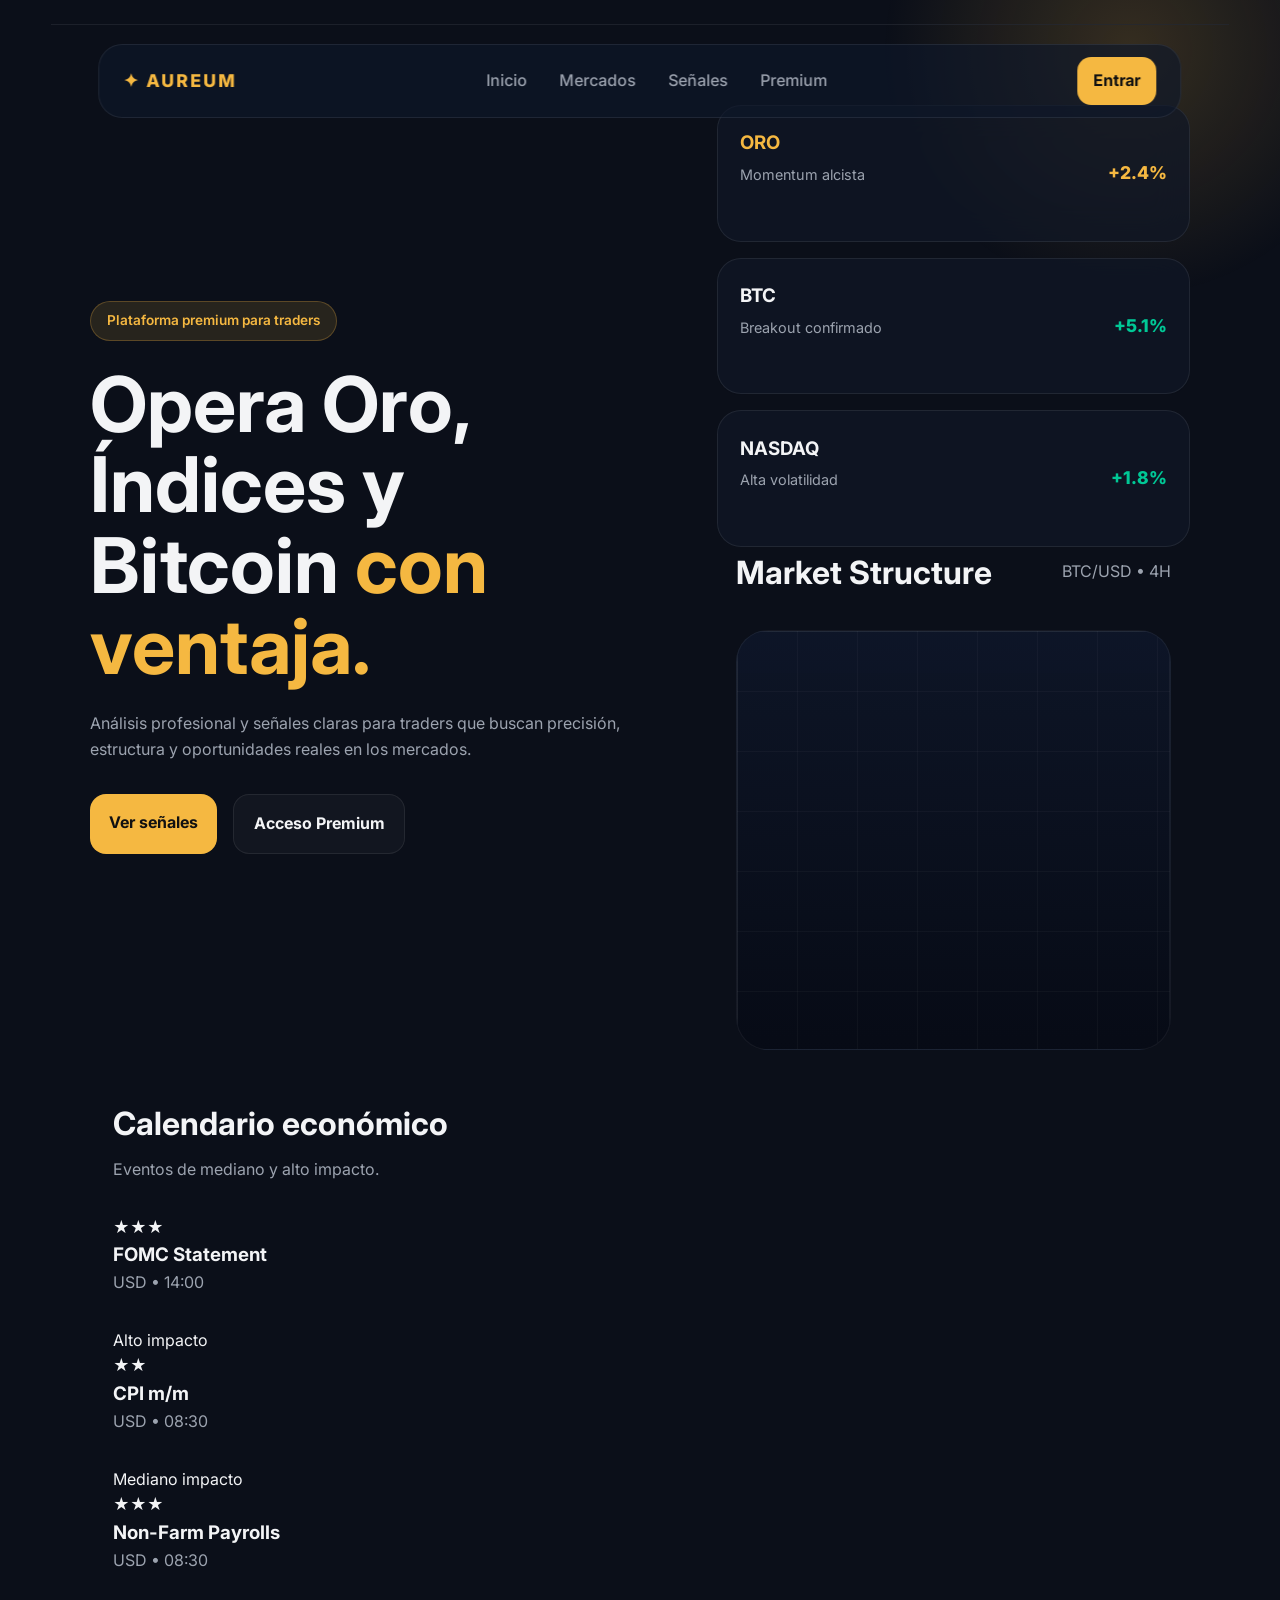
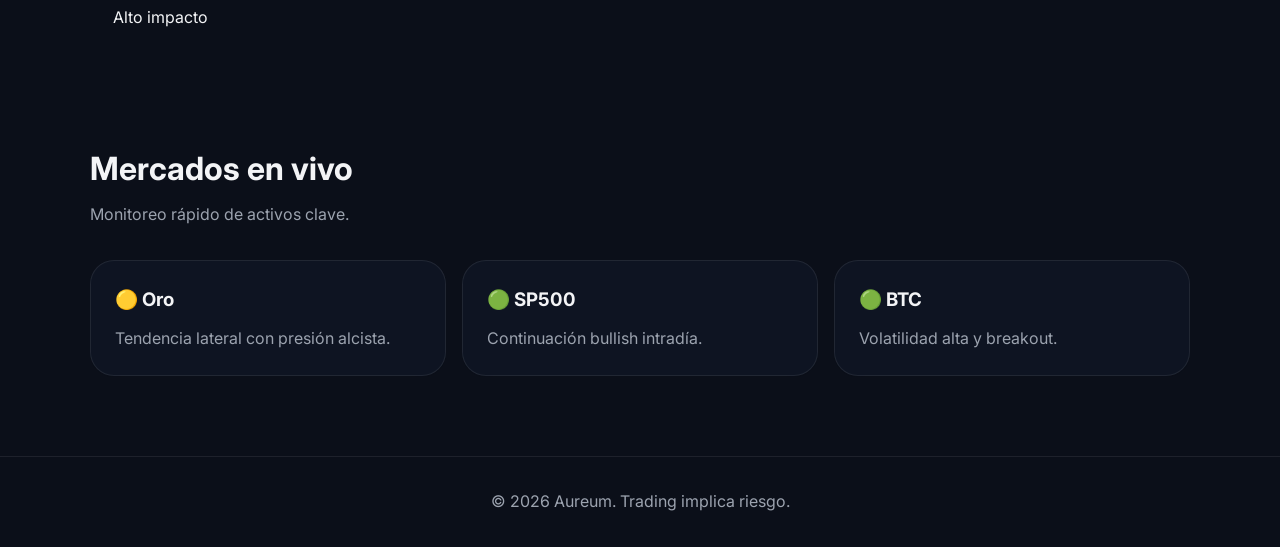
==== index.html @ fd6e005b "Primer commit" ====
<!DOCTYPE html>
<html lang="es">
<head>
  <meta charset="UTF-8" />
  <meta name="viewport" content="width=device-width, initial-scale=1.0" />

  <title>Aureum | Oro, Índices & Bitcoin</title>

  <!-- Inter Font -->
  <link rel="preconnect" href="https://fonts.googleapis.com">
  <link rel="preconnect" href="https://fonts.gstatic.com" crossorigin>
  <link href="https://fonts.googleapis.com/css2?family=Inter:wght@400;500;600;700;800&display=swap" rel="stylesheet">

  <link rel="stylesheet" href="css/style.css" />
</head>
<body>

  <!-- BACKGROUND GLOW -->
  <div class="bg-glow"></div>
  <div class="bg-grid"></div>

  <!-- NAVBAR -->
  <header class="header">
    <nav class="navbar">

      <div class="logo">
        ✦ AUREUM
      </div>

      <ul class="nav-links">
        <li><a href="#">Inicio</a></li>
        <li><a href="#">Mercados</a></li>
        <li><a href="#">Señales</a></li>
        <li><a href="#">Premium</a></li>
      </ul>

      <a href="#" class="nav-btn">Entrar</a>
      <div class="menu-toggle" id="menu-toggle">
  <span></span>
  <span></span>
  <span></span>
</div>

    </nav>
  </header>
  <!-- MOBILE MENU -->

<div class="mobile-menu" id="mobile-menu">

  <a href="#">Inicio</a>
  <a href="#">Mercados</a>
  <a href="#">Señales</a>
  <a href="#">Premium</a>

  <a href="#" class="mobile-btn">
    Acceder
  </a>

</div>


  <!-- HERO -->
  <section class="hero container">

    <!-- LEFT -->
    <div class="hero-content">

      <span class="hero-badge">
        Plataforma premium para traders
      </span>

      <h1>
        Opera Oro, Índices y Bitcoin
        <span>con ventaja.</span>
      </h1>

      <p>
        Análisis profesional y señales claras para traders que buscan precisión,
        estructura y oportunidades reales en los mercados.
      </p>

      <div class="hero-buttons">
        <a href="#" class="btn-primary">Ver señales</a>
        <a href="#" class="btn-secondary">Acceso Premium</a>
      </div>

    </div>

    <div id="dashboard-component"></div>
    <div id="calendar-component"></div>


</section>


  <!-- MARKET SECTION -->
  <section class="market-section container">

    <div class="section-title">
      <h2>Mercados en vivo</h2>
      <p>Monitoreo rápido de activos clave.</p>
    </div>

    <div class="market-grid">

      <div class="market-card">
        <h3>🟡 Oro</h3>
        <p>Tendencia lateral con presión alcista.</p>
      </div>

      <div class="market-card">
        <h3>🟢 SP500</h3>
        <p>Continuación bullish intradía.</p>
      </div>

      <div class="market-card">
        <h3>🟢 BTC</h3>
        <p>Volatilidad alta y breakout.</p>
      </div>

    </div>

  </section>


  <!-- FOOTER -->
  <footer>
    <p>© 2026 Aureum. Trading implica riesgo.</p>
  </footer>
  <script src="js/navbar.js"></script>
  <script src="js/tradingview.js"></script>
  <script src="./js/main.js"></script>

</body>
</html>
---- css/style.css ----
@import url('./variables.css');
@import url('./navbar.css');
@import url('./hero.css');
@import url('./dashboard.css');
@import url('./market.css');
@import url('./footer.css');
@import url('./animations.css');
@import url('./responsive.css'); 
html {
    scroll-behavior: smooth;
}

* {
  margin: 0;
  padding: 0;
  box-sizing: border-box;
}

body {
  font-family: 'Inter', sans-serif;
  background: var(--bg);
  color: var(--text);
  line-height: 1.6;
  overflow-x: hidden;
}

.container {
  width: min(1100px, 92%);
  margin: auto;
}

/* BACKGROUND GLOW */
.bg-glow {
  .bg-grid {
    position: fixed;

    inset: 0;

    background-image:
        linear-gradient(rgba(255,255,255,0.03) 1px, transparent 1px),
        linear-gradient(90deg, rgba(255,255,255,0.03) 1px, transparent 1px);

    background-size: 60px 60px;

    mask-image: radial-gradient(circle at center, black 30%, transparent 85%);

    pointer-events: none;

    z-index: -2;
}
  position: fixed;
  top: -200px;
  right: -100px;
  width: 500px;
  height: 500px;
  background: radial-gradient(circle, rgba(245,184,65,0.18) 0%, rgba(11,15,25,0) 70%);
  z-index: -1;
}

/* NAVBAR */
.header {
  position: sticky;
  top: 0;
  z-index: 999;
  backdrop-filter: blur(16px);
  background: rgba(11,15,25,0.7);
  border-bottom: 1px solid var(--border);
}

.nav {
  display: flex;
  justify-content: space-between;
  align-items: center;
  padding: 1rem 0;
}

.logo {
  font-size: 1.1rem;
  font-weight: 800;
  letter-spacing: 2px;
  color: var(--gold);
}

.nav-links {
  display: none;
  list-style: none;
  gap: 2rem;
}

.nav-links a {
  color: var(--muted);
  text-decoration: none;
  transition: 0.3s ease;
}

.nav-links a:hover {
  color: var(--text);
}

.nav-btn {
  background: var(--gold);
  color: #111;
  text-decoration: none;
  padding: 0.7rem 1rem;
  border-radius: 14px;
  font-weight: 700;
}

/* HERO */
.hero {
  display: grid;
  gap: 3rem;
  align-items: center;
  padding: 5rem 0;
}

.hero-badge {
  display: inline-block;
  background: rgba(245,184,65,0.12);
  border: 1px solid rgba(245,184,65,0.25);
  color: var(--gold);
  padding: 0.5rem 1rem;
  border-radius: 999px;
  font-size: 0.85rem;
  margin-bottom: 1.5rem;
}

.hero h1 {
  font-size: 3rem;
  line-height: 1.05;
  margin-bottom: 1.5rem;
}

.hero h1 span {
  color: var(--gold);
}

.hero p {
  color: var(--muted);
  margin-bottom: 2rem;
  max-width: 540px;
}

.hero-buttons {
  display: flex;
  flex-direction: column;
  gap: 1rem;
}

.btn-primary,
.btn-secondary {
  text-decoration: none;
  padding: 1rem 1.2rem;
  border-radius: 16px;
  font-weight: 700;
  text-align: center;
  transition: 0.3s ease;
}

.btn-primary {
  background: var(--gold);
  color: #111;
}

.btn-primary:hover {
  transform: translateY(-2px);
}

.btn-secondary {
  border: 1px solid var(--border);
  color: var(--text);
  background: rgba(255,255,255,0.03);
}

/* DASHBOARD */
.hero-dashboard {
  display: flex;
  flex-direction: column;
  gap: 1rem;
}

.dashboard-card {
  background: var(--surface);
  border: 1px solid var(--border);
  backdrop-filter: blur(18px);
  border-radius: 24px;
  padding: 1.4rem;
  display: flex;
  justify-content: space-between;
  align-items: center;
}

.dashboard-card h3 {
  margin-bottom: 0.3rem;
}

.dashboard-card p {
  color: var(--muted);
  font-size: 0.9rem;
}

.dashboard-card span {
  font-weight: 800;
  font-size: 1.1rem;
}

.gold span {
  color: var(--gold);
}

.btc span,
.nasdaq span {
  color: var(--green);
}

/* MARKET SECTION */
.market-section {
  padding: 2rem 0 5rem;
}

.section-title {
  margin-bottom: 2rem;
}

.section-title h2 {
  font-size: 2rem;
  margin-bottom: 0.5rem;
}

.section-title p {
  color: var(--muted);
}

.market-grid {
  display: grid;
  gap: 1rem;
}

.market-card {
  background: var(--surface);
  border: 1px solid var(--border);
  border-radius: 24px;
  padding: 1.5rem;
  backdrop-filter: blur(18px);
}

.market-card h3 {
  margin-bottom: 0.7rem;
}

.market-card p {
  color: var(--muted);
}

/* FOOTER */
footer {
  border-top: 1px solid var(--border);
  text-align: center;
  padding: 2rem;
  color: var(--muted);
}

/* DESKTOP */
@media (min-width: 768px) {

  .nav-links {
    display: flex;
  }

  .hero {
    grid-template-columns: 1.1fr 0.9fr;
    min-height: 85vh;
  }

  .hero h1 {
    font-size: 4.8rem;
  }

  .hero-buttons {
    flex-direction: row;
  }

  .market-grid {
    grid-template-columns: repeat(3, 1fr);
  }

}
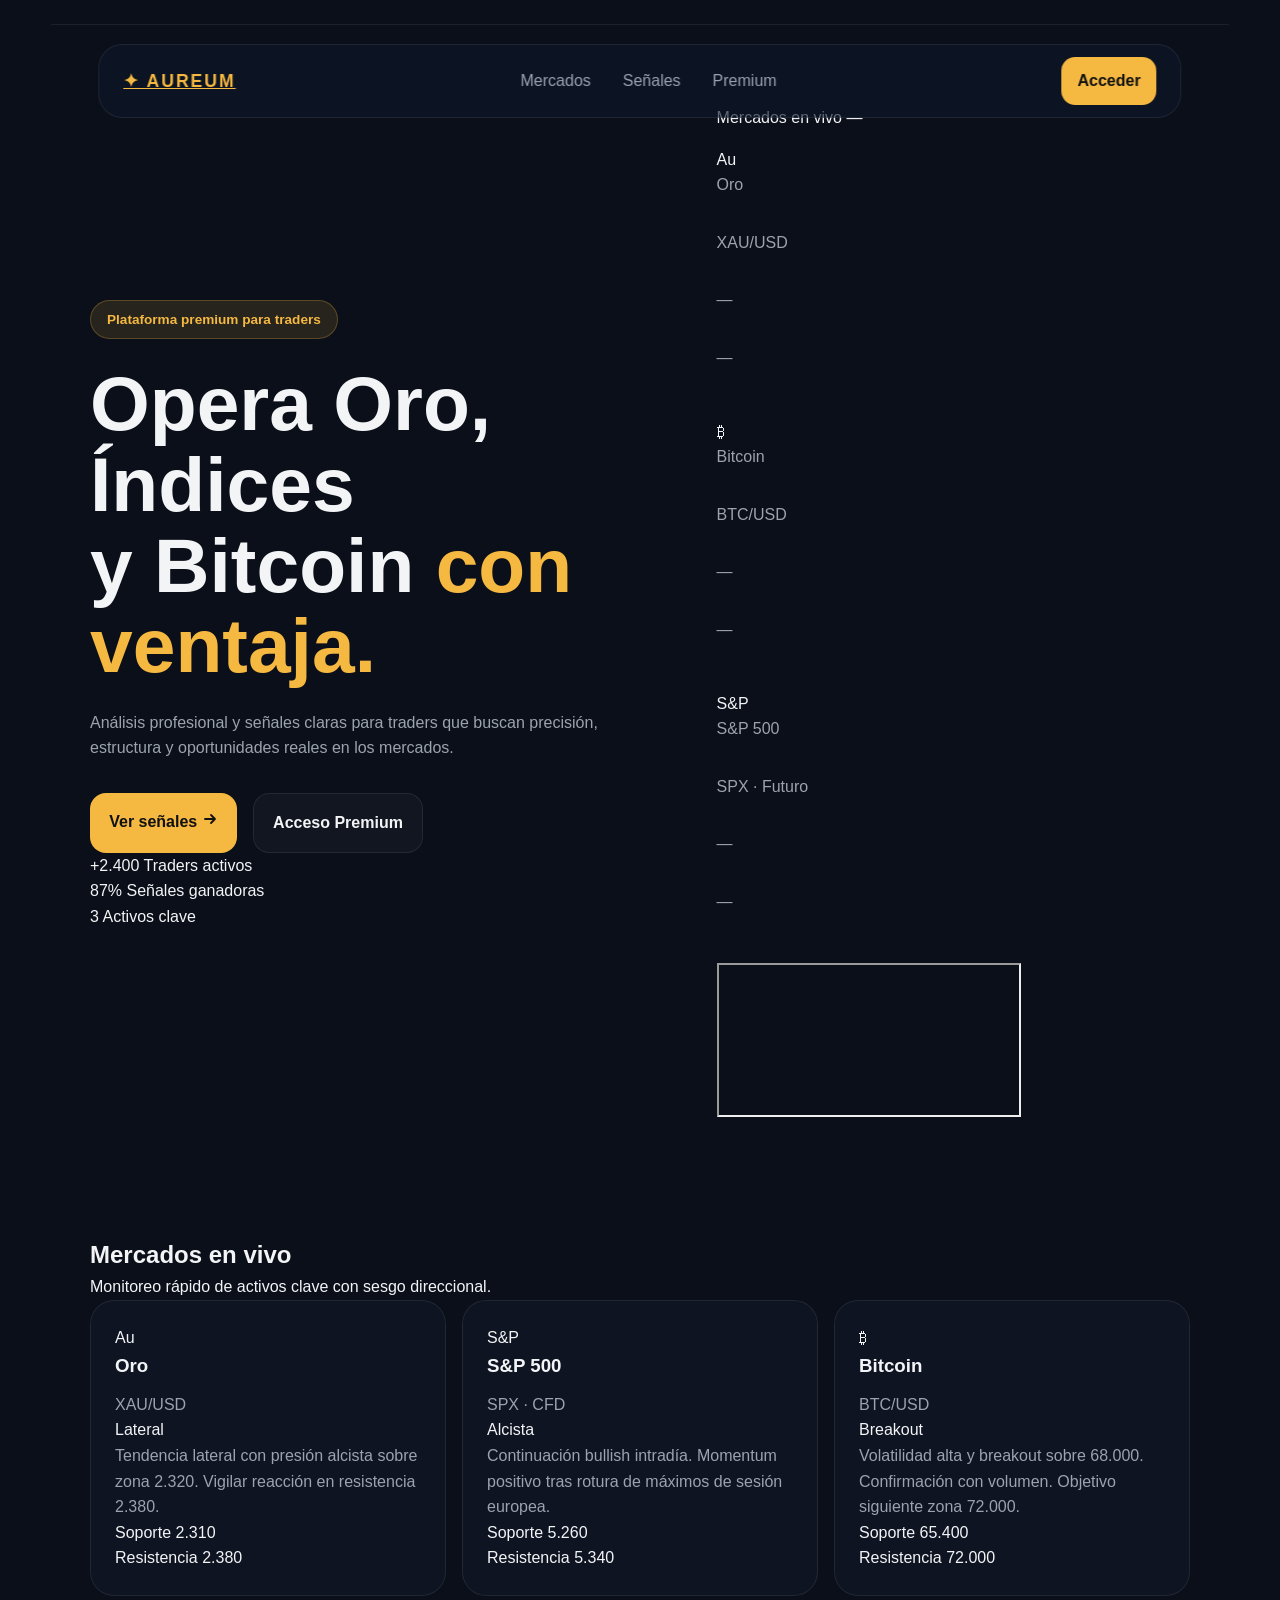
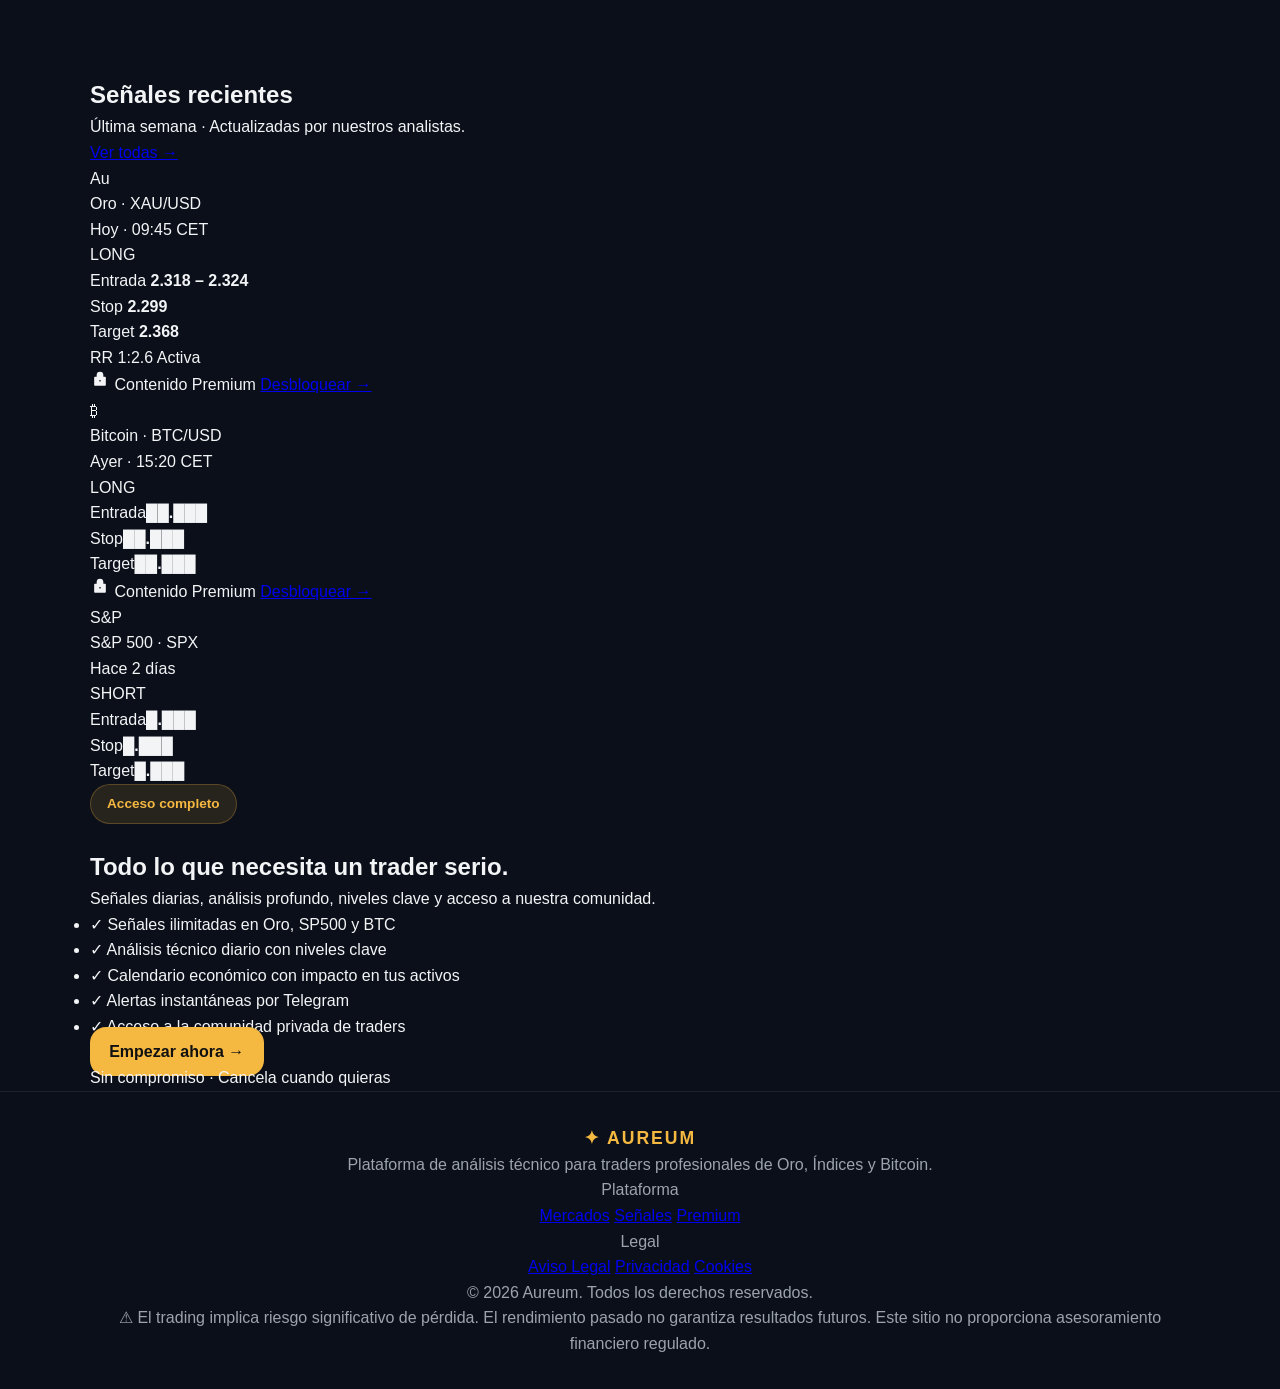
==== commit f4775d31: "Update index.html" ====
--- a/index.html
+++ b/index.html
@@ -3,133 +3,420 @@
 <head>
   <meta charset="UTF-8" />
   <meta name="viewport" content="width=device-width, initial-scale=1.0" />
-
+  <meta name="description" content="Aureum — Análisis profesional y señales claras para traders de Oro, Índices y Bitcoin. Plataforma premium con datos en tiempo real." />
+  <meta property="og:title" content="Aureum | Oro, Índices & Bitcoin" />
+  <meta property="og:description" content="Opera con ventaja. Señales profesionales para traders de Oro, SP500 y BTC." />
+  <meta property="og:type" content="website" />
+  <meta name="twitter:card" content="summary_large_image" />
   <title>Aureum | Oro, Índices & Bitcoin</title>
 
-  <!-- Inter Font -->
-  <link rel="preconnect" href="https://fonts.googleapis.com">
-  <link rel="preconnect" href="https://fonts.gstatic.com" crossorigin>
-  <link href="https://fonts.googleapis.com/css2?family=Inter:wght@400;500;600;700;800&display=swap" rel="stylesheet">
+  <!-- Favicon inline SVG -->
+  <link rel="icon" href="data:image/svg+xml,<svg xmlns='http://www.w3.org/2000/svg' viewBox='0 0 32 32'><text y='26' font-size='28'>✦</text></svg>" />
+
+  <!-- Fonts -->
+  <link rel="preconnect" href="https://fonts.googleapis.com" />
+  <link rel="preconnect" href="https://fonts.gstatic.com" crossorigin />
+  <link href="https://fonts.googleapis.com/css2?family=Syne:wght@400;600;700;800&family=DM+Sans:wght@400;500&display=swap" rel="stylesheet" />
 
   <link rel="stylesheet" href="css/style.css" />
 </head>
 <body>
 
-  <!-- BACKGROUND GLOW -->
-  <div class="bg-glow"></div>
-  <div class="bg-grid"></div>
-
-  <!-- NAVBAR -->
-  <header class="header">
-    <nav class="navbar">
-
-      <div class="logo">
-        ✦ AUREUM
-      </div>
-
-      <ul class="nav-links">
-        <li><a href="#">Inicio</a></li>
-        <li><a href="#">Mercados</a></li>
-        <li><a href="#">Señales</a></li>
-        <li><a href="#">Premium</a></li>
+  <!-- ░░ BACKGROUND ░░ -->
+  <div class="bg-mesh" aria-hidden="true"></div>
+  <div class="bg-grid" aria-hidden="true"></div>
+
+  <!-- ░░ NAVBAR ░░ -->
+  <header class="header" role="banner">
+    <nav class="navbar container" aria-label="Navegación principal">
+
+      <a href="/" class="logo" aria-label="Aureum inicio">
+        <span class="logo-star">✦</span> AUREUM
+      </a>
+
+      <ul class="nav-links" role="list">
+        <li><a href="#mercados">Mercados</a></li>
+        <li><a href="#senales">Señales</a></li>
+        <li><a href="#premium">Premium</a></li>
       </ul>
 
-      <a href="#" class="nav-btn">Entrar</a>
-      <div class="menu-toggle" id="menu-toggle">
-  <span></span>
-  <span></span>
-  <span></span>
-</div>
+      <a href="#premium" class="nav-btn">Acceder</a>
+
+      <button class="menu-toggle" id="menu-toggle" aria-label="Abrir menú" aria-expanded="false" aria-controls="mobile-menu">
+        <span></span>
+        <span></span>
+        <span></span>
+      </button>
 
     </nav>
   </header>
-  <!-- MOBILE MENU -->
-
-<div class="mobile-menu" id="mobile-menu">
-
-  <a href="#">Inicio</a>
-  <a href="#">Mercados</a>
-  <a href="#">Señales</a>
-  <a href="#">Premium</a>
-
-  <a href="#" class="mobile-btn">
-    Acceder
-  </a>
-
-</div>
-
-
-  <!-- HERO -->
-  <section class="hero container">
-
-    <!-- LEFT -->
+
+  <!-- ░░ MOBILE MENU ░░ -->
+  <div class="mobile-menu" id="mobile-menu" role="dialog" aria-label="Menú móvil" aria-hidden="true">
+    <a href="#mercados" class="mobile-link">Mercados</a>
+    <a href="#senales" class="mobile-link">Señales</a>
+    <a href="#premium" class="mobile-link">Premium</a>
+    <a href="#premium" class="mobile-cta">Acceder →</a>
+  </div>
+
+  <!-- ░░ HERO ░░ -->
+  <main>
+  <section class="hero container" aria-labelledby="hero-heading">
+
     <div class="hero-content">
 
-      <span class="hero-badge">
+      <span class="hero-badge" role="note">
+        <span class="badge-dot" aria-hidden="true"></span>
         Plataforma premium para traders
       </span>
 
-      <h1>
-        Opera Oro, Índices y Bitcoin
-        <span>con ventaja.</span>
+      <h1 id="hero-heading">
+        Opera Oro, Índices<br />y Bitcoin
+        <span class="hero-accent">con ventaja.</span>
       </h1>
 
-      <p>
-        Análisis profesional y señales claras para traders que buscan precisión,
-        estructura y oportunidades reales en los mercados.
+      <p class="hero-desc">
+        Análisis profesional y señales claras para traders que buscan
+        precisión, estructura y oportunidades reales en los mercados.
       </p>
 
       <div class="hero-buttons">
-        <a href="#" class="btn-primary">Ver señales</a>
-        <a href="#" class="btn-secondary">Acceso Premium</a>
-      </div>
-
-    </div>
-
-    <div id="dashboard-component"></div>
-    <div id="calendar-component"></div>
-
-
-</section>
-
-
-  <!-- MARKET SECTION -->
-  <section class="market-section container">
-
-    <div class="section-title">
-      <h2>Mercados en vivo</h2>
-      <p>Monitoreo rápido de activos clave.</p>
+        <a href="#senales" class="btn-primary">
+          Ver señales
+          <svg width="16" height="16" viewBox="0 0 16 16" fill="none" aria-hidden="true"><path d="M3 8h10M9 4l4 4-4 4" stroke="currentColor" stroke-width="1.8" stroke-linecap="round" stroke-linejoin="round"/></svg>
+        </a>
+        <a href="#premium" class="btn-secondary">Acceso Premium</a>
+      </div>
+
+      <!-- STATS STRIP -->
+      <div class="hero-stats" aria-label="Estadísticas">
+        <div class="stat">
+          <span class="stat-num">+2.400</span>
+          <span class="stat-label">Traders activos</span>
+        </div>
+        <div class="stat-divider" aria-hidden="true"></div>
+        <div class="stat">
+          <span class="stat-num">87%</span>
+          <span class="stat-label">Señales ganadoras</span>
+        </div>
+        <div class="stat-divider" aria-hidden="true"></div>
+        <div class="stat">
+          <span class="stat-num">3</span>
+          <span class="stat-label">Activos clave</span>
+        </div>
+      </div>
+
+    </div>
+
+    <!-- HERO DASHBOARD -->
+    <div class="hero-dashboard" aria-label="Precios en vivo">
+
+      <div class="dashboard-header">
+        <span class="live-dot" aria-hidden="true"></span>
+        <span class="live-label">Mercados en vivo</span>
+        <span class="update-time" id="update-time">—</span>
+      </div>
+
+      <div class="ticker-card" id="card-gold">
+        <div class="ticker-left">
+          <span class="ticker-icon gold-icon" aria-hidden="true">Au</span>
+          <div>
+            <p class="ticker-name">Oro</p>
+            <p class="ticker-pair">XAU/USD</p>
+          </div>
+        </div>
+        <div class="ticker-right">
+          <p class="ticker-price" id="price-gold">—</p>
+          <p class="ticker-change" id="change-gold">—</p>
+        </div>
+      </div>
+
+      <div class="ticker-card" id="card-btc">
+        <div class="ticker-left">
+          <span class="ticker-icon btc-icon" aria-hidden="true">₿</span>
+          <div>
+            <p class="ticker-name">Bitcoin</p>
+            <p class="ticker-pair">BTC/USD</p>
+          </div>
+        </div>
+        <div class="ticker-right">
+          <p class="ticker-price" id="price-btc">—</p>
+          <p class="ticker-change" id="change-btc">—</p>
+        </div>
+      </div>
+
+      <div class="ticker-card" id="card-sp">
+        <div class="ticker-left">
+          <span class="ticker-icon sp-icon" aria-hidden="true">S&P</span>
+          <div>
+            <p class="ticker-name">S&P 500</p>
+            <p class="ticker-pair">SPX · Futuro</p>
+          </div>
+        </div>
+        <div class="ticker-right">
+          <p class="ticker-price" id="price-sp">—</p>
+          <p class="ticker-change" id="change-sp">—</p>
+        </div>
+      </div>
+
+      <div class="chart-embed">
+        <iframe
+          src="https://s.tradingview.com/widgetembed/?frametools=0&symbol=OANDA%3AXAUUSD&interval=60&hidesidetoolbar=1&hidetoptoolbar=1&symboledit=0&saveimage=0&toolbarbg=000000&studies=[]&theme=dark&style=1&timezone=Europe%2FMadrid&locale=es&utm_source=aureum&utm_medium=widget"
+          title="Gráfico XAU/USD en tiempo real"
+          loading="lazy"
+          allowtransparency="true"
+          scrolling="no"
+          aria-label="Gráfico de precio del Oro"
+        ></iframe>
+      </div>
+
+    </div>
+
+  </section>
+
+  <!-- ░░ MARKET SECTION ░░ -->
+  <section class="market-section container" id="mercados" aria-labelledby="market-heading">
+
+    <div class="section-header">
+      <div>
+        <h2 id="market-heading">Mercados en vivo</h2>
+        <p>Monitoreo rápido de activos clave con sesgo direccional.</p>
+      </div>
     </div>
 
     <div class="market-grid">
 
-      <div class="market-card">
-        <h3>🟡 Oro</h3>
-        <p>Tendencia lateral con presión alcista.</p>
-      </div>
-
-      <div class="market-card">
-        <h3>🟢 SP500</h3>
-        <p>Continuación bullish intradía.</p>
-      </div>
-
-      <div class="market-card">
-        <h3>🟢 BTC</h3>
-        <p>Volatilidad alta y breakout.</p>
-      </div>
+      <article class="market-card market-gold" aria-label="Oro">
+        <div class="market-card-top">
+          <div class="market-asset">
+            <span class="asset-icon gold-icon" aria-hidden="true">Au</span>
+            <div>
+              <h3>Oro</h3>
+              <p class="asset-pair">XAU/USD</p>
+            </div>
+          </div>
+          <span class="market-badge badge-lateral" id="badge-gold">Lateral</span>
+        </div>
+        <p class="market-desc">Tendencia lateral con presión alcista sobre zona 2.320. Vigilar reacción en resistencia 2.380.</p>
+        <div class="market-levels">
+          <div class="level">
+            <span class="level-label">Soporte</span>
+            <span class="level-val" id="sup-gold">2.310</span>
+          </div>
+          <div class="level">
+            <span class="level-label">Resistencia</span>
+            <span class="level-val" id="res-gold">2.380</span>
+          </div>
+        </div>
+      </article>
+
+      <article class="market-card market-sp" aria-label="SP500">
+        <div class="market-card-top">
+          <div class="market-asset">
+            <span class="asset-icon sp-icon" aria-hidden="true">S&P</span>
+            <div>
+              <h3>S&P 500</h3>
+              <p class="asset-pair">SPX · CFD</p>
+            </div>
+          </div>
+          <span class="market-badge badge-bull" id="badge-sp">Alcista</span>
+        </div>
+        <p class="market-desc">Continuación bullish intradía. Momentum positivo tras rotura de máximos de sesión europea.</p>
+        <div class="market-levels">
+          <div class="level">
+            <span class="level-label">Soporte</span>
+            <span class="level-val">5.260</span>
+          </div>
+          <div class="level">
+            <span class="level-label">Resistencia</span>
+            <span class="level-val">5.340</span>
+          </div>
+        </div>
+      </article>
+
+      <article class="market-card market-btc" aria-label="Bitcoin">
+        <div class="market-card-top">
+          <div class="market-asset">
+            <span class="asset-icon btc-icon" aria-hidden="true">₿</span>
+            <div>
+              <h3>Bitcoin</h3>
+              <p class="asset-pair">BTC/USD</p>
+            </div>
+          </div>
+          <span class="market-badge badge-bull" id="badge-btc">Breakout</span>
+        </div>
+        <p class="market-desc">Volatilidad alta y breakout sobre 68.000. Confirmación con volumen. Objetivo siguiente zona 72.000.</p>
+        <div class="market-levels">
+          <div class="level">
+            <span class="level-label">Soporte</span>
+            <span class="level-val">65.400</span>
+          </div>
+          <div class="level">
+            <span class="level-label">Resistencia</span>
+            <span class="level-val">72.000</span>
+          </div>
+        </div>
+      </article>
 
     </div>
 
   </section>
 
-
-  <!-- FOOTER -->
-  <footer>
-    <p>© 2026 Aureum. Trading implica riesgo.</p>
+  <!-- ░░ SEÑALES SECTION ░░ -->
+  <section class="signals-section container" id="senales" aria-labelledby="signals-heading">
+
+    <div class="section-header">
+      <div>
+        <h2 id="signals-heading">Señales recientes</h2>
+        <p>Última semana · Actualizadas por nuestros analistas.</p>
+      </div>
+      <a href="#premium" class="btn-ghost">Ver todas →</a>
+    </div>
+
+    <div class="signals-list" role="list">
+
+      <article class="signal-card" role="listitem" aria-label="Señal Oro largo">
+        <div class="signal-header">
+          <div class="signal-asset">
+            <span class="asset-icon gold-icon sm" aria-hidden="true">Au</span>
+            <div>
+              <p class="signal-name">Oro · XAU/USD</p>
+              <p class="signal-time">Hoy · 09:45 CET</p>
+            </div>
+          </div>
+          <span class="signal-dir long">LONG</span>
+        </div>
+        <div class="signal-levels">
+          <div class="slevel">
+            <span>Entrada</span>
+            <strong>2.318 – 2.324</strong>
+          </div>
+          <div class="slevel">
+            <span>Stop</span>
+            <strong class="stop">2.299</strong>
+          </div>
+          <div class="slevel">
+            <span>Target</span>
+            <strong class="target">2.368</strong>
+          </div>
+        </div>
+        <div class="signal-footer">
+          <span class="signal-rr">RR 1:2.6</span>
+          <span class="signal-status active">Activa</span>
+        </div>
+      </article>
+
+      <article class="signal-card blur-card" role="listitem" aria-label="Señal premium">
+        <div class="blur-overlay">
+          <svg width="20" height="20" viewBox="0 0 24 24" fill="none" aria-hidden="true"><path d="M12 2a4 4 0 0 1 4 4v2H8V6a4 4 0 0 1 4-4zm6 6H6a1 1 0 0 0-1 1v9a1 1 0 0 0 1 1h12a1 1 0 0 0 1-1V9a1 1 0 0 0-1-1zm-6 4a1 1 0 1 1 0 2 1 1 0 0 1 0-2z" fill="currentColor"/></svg>
+          <span>Contenido Premium</span>
+          <a href="#premium" class="blur-cta">Desbloquear →</a>
+        </div>
+        <div class="signal-header" aria-hidden="true">
+          <div class="signal-asset">
+            <span class="asset-icon btc-icon sm">₿</span>
+            <div>
+              <p class="signal-name">Bitcoin · BTC/USD</p>
+              <p class="signal-time">Ayer · 15:20 CET</p>
+            </div>
+          </div>
+          <span class="signal-dir long">LONG</span>
+        </div>
+        <div class="signal-levels" aria-hidden="true">
+          <div class="slevel"><span>Entrada</span><strong>██.███</strong></div>
+          <div class="slevel"><span>Stop</span><strong class="stop">██.███</strong></div>
+          <div class="slevel"><span>Target</span><strong class="target">██.███</strong></div>
+        </div>
+      </article>
+
+      <article class="signal-card blur-card" role="listitem" aria-label="Señal premium">
+        <div class="blur-overlay">
+          <svg width="20" height="20" viewBox="0 0 24 24" fill="none" aria-hidden="true"><path d="M12 2a4 4 0 0 1 4 4v2H8V6a4 4 0 0 1 4-4zm6 6H6a1 1 0 0 0-1 1v9a1 1 0 0 0 1 1h12a1 1 0 0 0 1-1V9a1 1 0 0 0-1-1zm-6 4a1 1 0 1 1 0 2 1 1 0 0 1 0-2z" fill="currentColor"/></svg>
+          <span>Contenido Premium</span>
+          <a href="#premium" class="blur-cta">Desbloquear →</a>
+        </div>
+        <div class="signal-header" aria-hidden="true">
+          <div class="signal-asset">
+            <span class="asset-icon sp-icon sm">S&P</span>
+            <div>
+              <p class="signal-name">S&P 500 · SPX</p>
+              <p class="signal-time">Hace 2 días</p>
+            </div>
+          </div>
+          <span class="signal-dir short">SHORT</span>
+        </div>
+        <div class="signal-levels" aria-hidden="true">
+          <div class="slevel"><span>Entrada</span><strong>█.███</strong></div>
+          <div class="slevel"><span>Stop</span><strong class="stop">█.███</strong></div>
+          <div class="slevel"><span>Target</span><strong class="target">█.███</strong></div>
+        </div>
+      </article>
+
+    </div>
+
+  </section>
+
+  <!-- ░░ PREMIUM SECTION ░░ -->
+  <section class="premium-section container" id="premium" aria-labelledby="premium-heading">
+
+    <div class="premium-inner">
+      <span class="hero-badge">
+        <span class="badge-dot" aria-hidden="true"></span>
+        Acceso completo
+      </span>
+      <h2 id="premium-heading">Todo lo que necesita un trader serio.</h2>
+      <p>Señales diarias, análisis profundo, niveles clave y acceso a nuestra comunidad.</p>
+
+      <ul class="premium-features" role="list">
+        <li><span class="feat-check" aria-hidden="true">✓</span> Señales ilimitadas en Oro, SP500 y BTC</li>
+        <li><span class="feat-check" aria-hidden="true">✓</span> Análisis técnico diario con niveles clave</li>
+        <li><span class="feat-check" aria-hidden="true">✓</span> Calendario económico con impacto en tus activos</li>
+        <li><span class="feat-check" aria-hidden="true">✓</span> Alertas instantáneas por Telegram</li>
+        <li><span class="feat-check" aria-hidden="true">✓</span> Acceso a la comunidad privada de traders</li>
+      </ul>
+
+      <div class="premium-cta-group">
+        <a href="#" class="btn-primary btn-large">Empezar ahora →</a>
+        <p class="premium-note">Sin compromiso · Cancela cuando quieras</p>
+      </div>
+    </div>
+
+  </section>
+  </main>
+
+  <!-- ░░ FOOTER ░░ -->
+  <footer class="footer" role="contentinfo">
+    <div class="footer-inner container">
+
+      <div class="footer-brand">
+        <span class="logo">✦ AUREUM</span>
+        <p>Plataforma de análisis técnico para traders profesionales de Oro, Índices y Bitcoin.</p>
+      </div>
+
+      <div class="footer-links">
+        <div class="footer-col">
+          <p class="footer-col-title">Plataforma</p>
+          <a href="#mercados">Mercados</a>
+          <a href="#senales">Señales</a>
+          <a href="#premium">Premium</a>
+        </div>
+        <div class="footer-col">
+          <p class="footer-col-title">Legal</p>
+          <a href="#">Aviso Legal</a>
+          <a href="#">Privacidad</a>
+          <a href="#">Cookies</a>
+        </div>
+      </div>
+
+    </div>
+
+    <div class="footer-bottom container">
+      <p>© 2026 Aureum. Todos los derechos reservados.</p>
+      <p class="risk-warning">⚠ El trading implica riesgo significativo de pérdida. El rendimiento pasado no garantiza resultados futuros. Este sitio no proporciona asesoramiento financiero regulado.</p>
+    </div>
   </footer>
-  <script src="js/navbar.js"></script>
-  <script src="js/tradingview.js"></script>
-  <script src="./js/main.js"></script>
+
+  <script src="js/main.js" defer></script>
 
 </body>
 </html>
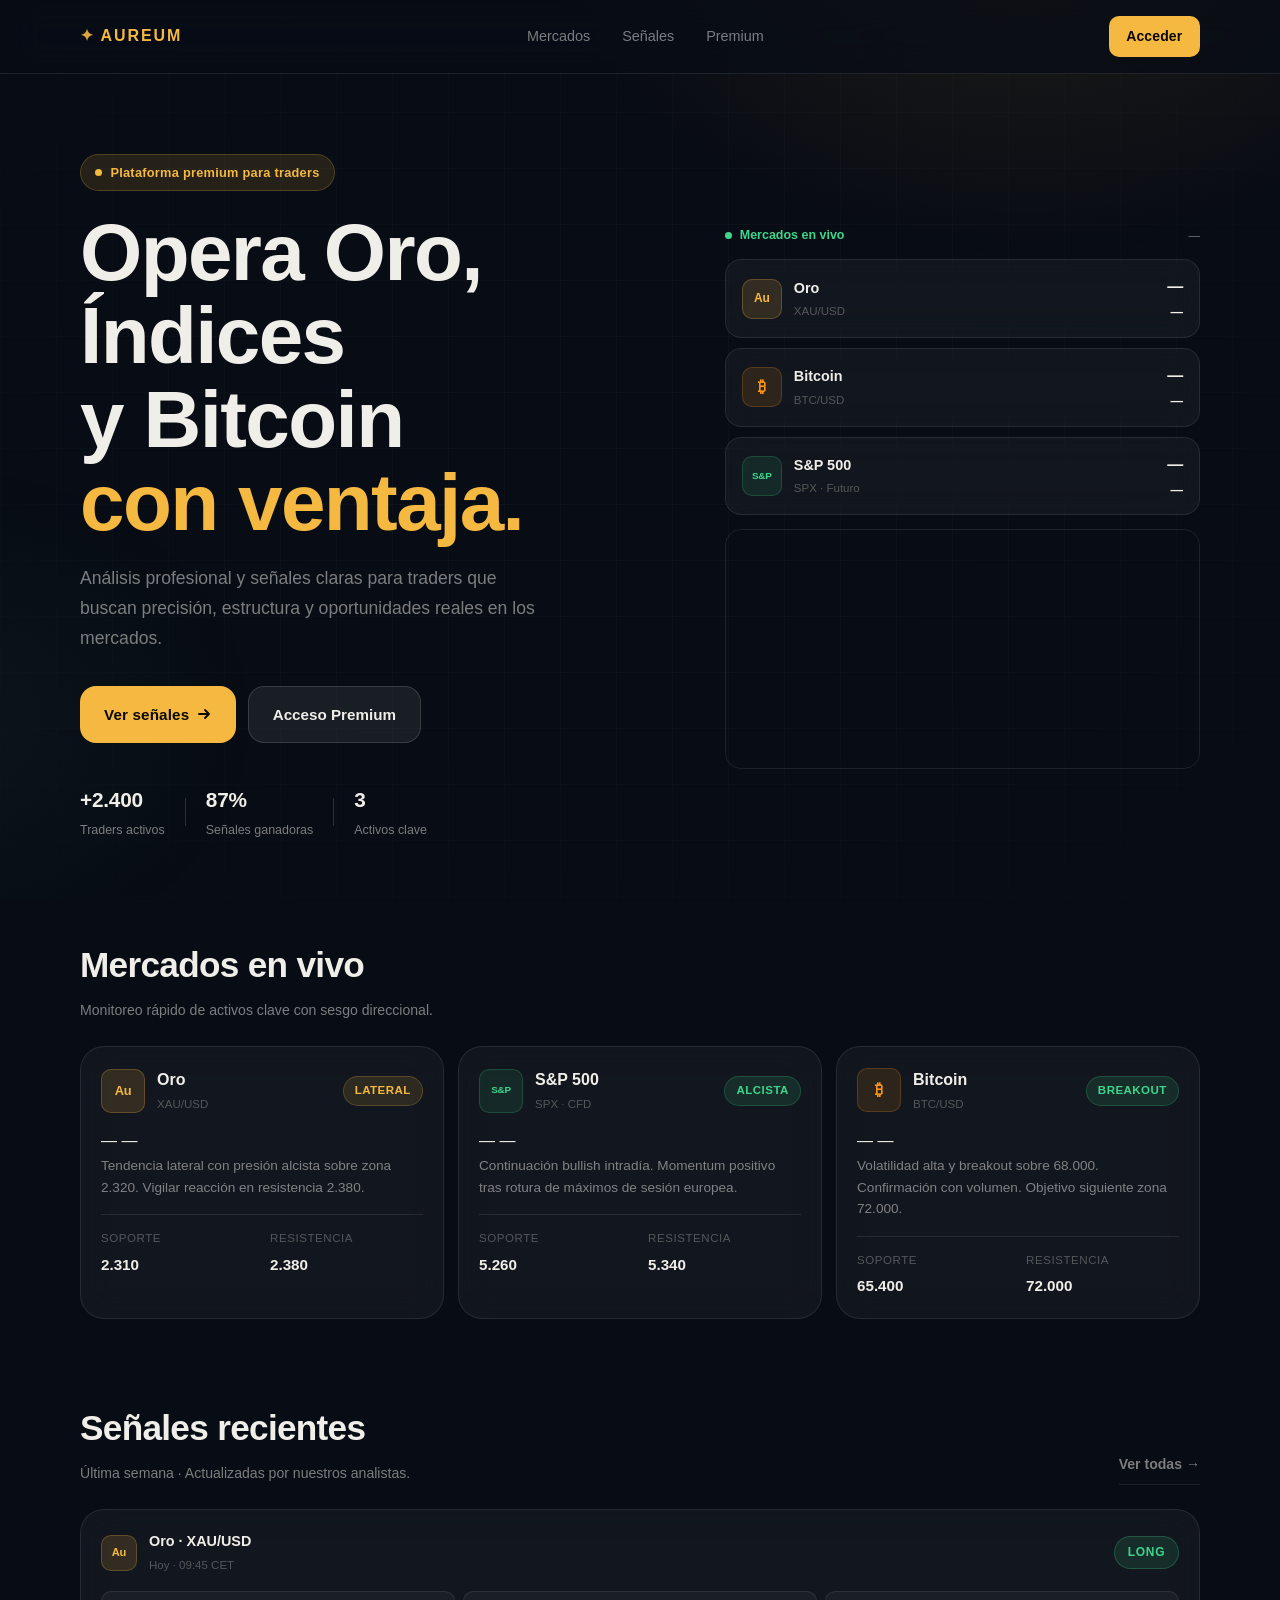
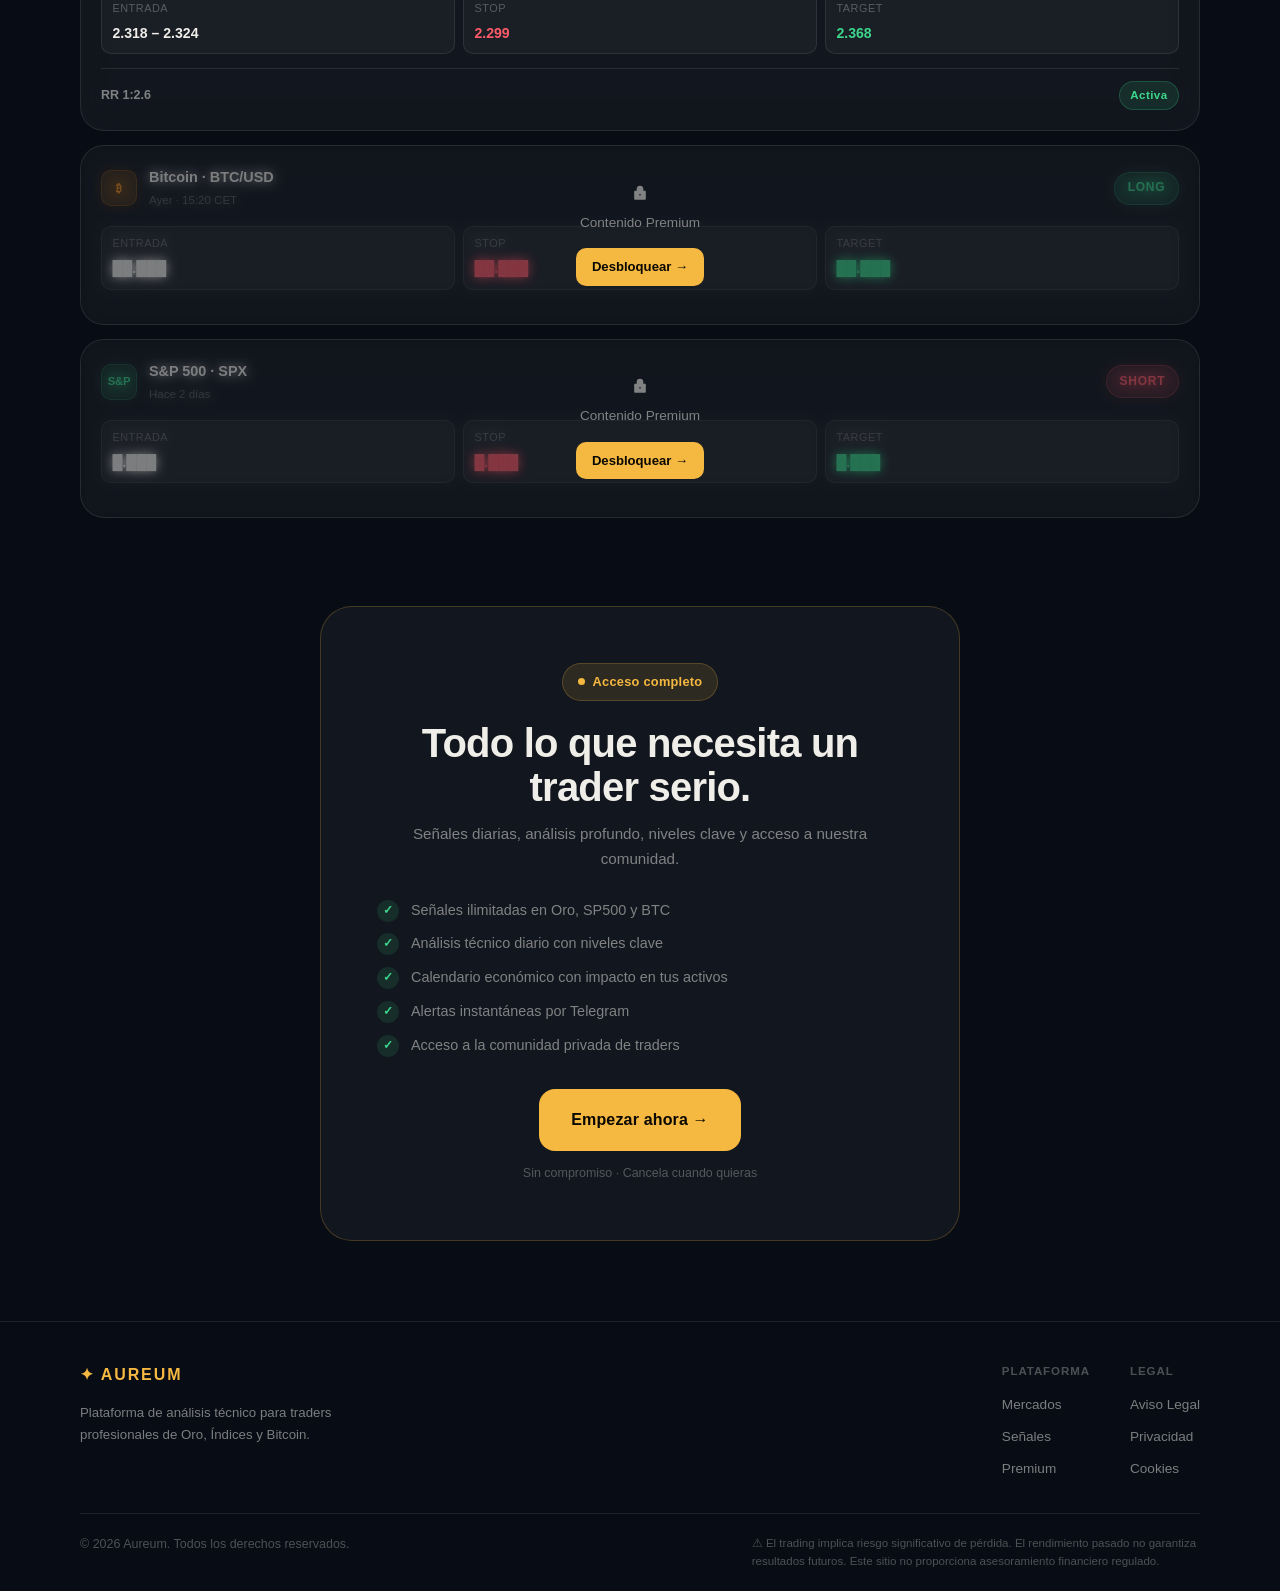
==== commit 227a44f7: "Update index.html" ====
--- a/index.html
+++ b/index.html
@@ -195,17 +195,21 @@
               <p class="asset-pair">XAU/USD</p>
             </div>
           </div>
-          <span class="market-badge badge-lateral" id="badge-gold">Lateral</span>
+          <span class="market-badge badge-lateral">Lateral</span>
+        </div>
+        <div class="mcard-price-row">
+          <span class="mcard-price" id="mcard-price-gold">—</span>
+          <span class="mcard-change" id="mcard-change-gold">—</span>
         </div>
         <p class="market-desc">Tendencia lateral con presión alcista sobre zona 2.320. Vigilar reacción en resistencia 2.380.</p>
         <div class="market-levels">
           <div class="level">
             <span class="level-label">Soporte</span>
-            <span class="level-val" id="sup-gold">2.310</span>
+            <span class="level-val">2.310</span>
           </div>
           <div class="level">
             <span class="level-label">Resistencia</span>
-            <span class="level-val" id="res-gold">2.380</span>
+            <span class="level-val">2.380</span>
           </div>
         </div>
       </article>
@@ -219,7 +223,11 @@
               <p class="asset-pair">SPX · CFD</p>
             </div>
           </div>
-          <span class="market-badge badge-bull" id="badge-sp">Alcista</span>
+          <span class="market-badge badge-bull">Alcista</span>
+        </div>
+        <div class="mcard-price-row">
+          <span class="mcard-price" id="mcard-price-sp">—</span>
+          <span class="mcard-change" id="mcard-change-sp">—</span>
         </div>
         <p class="market-desc">Continuación bullish intradía. Momentum positivo tras rotura de máximos de sesión europea.</p>
         <div class="market-levels">
@@ -243,7 +251,11 @@
               <p class="asset-pair">BTC/USD</p>
             </div>
           </div>
-          <span class="market-badge badge-bull" id="badge-btc">Breakout</span>
+          <span class="market-badge badge-bull">Breakout</span>
+        </div>
+        <div class="mcard-price-row">
+          <span class="mcard-price" id="mcard-price-btc">—</span>
+          <span class="mcard-change" id="mcard-change-btc">—</span>
         </div>
         <p class="market-desc">Volatilidad alta y breakout sobre 68.000. Confirmación con volumen. Objetivo siguiente zona 72.000.</p>
         <div class="market-levels">
--- a/css/style.css
+++ b/css/style.css
@@ -1,288 +1,957 @@
-
-@import url('./variables.css');
-@import url('./navbar.css');
-@import url('./hero.css');
-@import url('./dashboard.css');
-@import url('./market.css');
-@import url('./footer.css');
-@import url('./animations.css');
-@import url('./responsive.css'); 
-html {
-    scroll-behavior: smooth;
-}
-
-* {
-  margin: 0;
-  padding: 0;
-  box-sizing: border-box;
-}
+/* ============================================================
+   AUREUM · style.css
+   Mobile-first · Single file · No broken imports
+   ============================================================ */
+
+/* ── TOKENS ─────────────────────────────────────────────── */
+:root {
+  --gold:        #F5B841;
+  --gold-dim:    rgba(245,184,65,0.12);
+  --gold-border: rgba(245,184,65,0.22);
+  --green:       #3DD68C;
+  --red:         #FF5C6A;
+  --bg:          #080C14;
+  --surface:     rgba(255,255,255,0.042);
+  --surface-2:   rgba(255,255,255,0.07);
+  --border:      rgba(255,255,255,0.09);
+  --border-2:    rgba(255,255,255,0.14);
+  --text:        #F0EEE8;
+  --muted:       rgba(240,238,232,0.5);
+  --muted-2:     rgba(240,238,232,0.3);
+  --radius-sm:   10px;
+  --radius-md:   16px;
+  --radius-lg:   24px;
+  --radius-xl:   32px;
+  --font-head:   'Syne', sans-serif;
+  --font-body:   'DM Sans', sans-serif;
+  --ease:        cubic-bezier(.25,.46,.45,.94);
+}
+
+/* ── RESET ───────────────────────────────────────────────── */
+*, *::before, *::after { margin: 0; padding: 0; box-sizing: border-box; }
+
+html { scroll-behavior: smooth; -webkit-tap-highlight-color: transparent; }
 
 body {
-  font-family: 'Inter', sans-serif;
+  font-family: var(--font-body);
   background: var(--bg);
   color: var(--text);
-  line-height: 1.6;
+  line-height: 1.65;
   overflow-x: hidden;
-}
-
+  min-height: 100dvh;
+}
+
+img, iframe { display: block; max-width: 100%; }
+
+a { color: inherit; text-decoration: none; }
+
+ul, ol { list-style: none; }
+
+button { cursor: pointer; font-family: inherit; }
+
+/* ── LAYOUT ──────────────────────────────────────────────── */
 .container {
-  width: min(1100px, 92%);
-  margin: auto;
-}
-
-/* BACKGROUND GLOW */
-.bg-glow {
-  .bg-grid {
-    position: fixed;
-
-    inset: 0;
-
-    background-image:
-        linear-gradient(rgba(255,255,255,0.03) 1px, transparent 1px),
-        linear-gradient(90deg, rgba(255,255,255,0.03) 1px, transparent 1px);
-
-    background-size: 60px 60px;
-
-    mask-image: radial-gradient(circle at center, black 30%, transparent 85%);
-
-    pointer-events: none;
-
-    z-index: -2;
-}
+  width: min(1120px, 92%);
+  margin-inline: auto;
+}
+
+/* ── BACKGROUND ──────────────────────────────────────────── */
+.bg-mesh {
   position: fixed;
-  top: -200px;
-  right: -100px;
-  width: 500px;
-  height: 500px;
-  background: radial-gradient(circle, rgba(245,184,65,0.18) 0%, rgba(11,15,25,0) 70%);
-  z-index: -1;
-}
-
-/* NAVBAR */
+  inset: 0;
+  background:
+    radial-gradient(ellipse 700px 500px at 80% -10%, rgba(245,184,65,0.10) 0%, transparent 70%),
+    radial-gradient(ellipse 500px 400px at -5%  80%, rgba(61,214,140,0.05) 0%, transparent 65%);
+  pointer-events: none;
+  z-index: 0;
+}
+
+.bg-grid {
+  position: fixed;
+  inset: 0;
+  background-image:
+    linear-gradient(rgba(255,255,255,0.025) 1px, transparent 1px),
+    linear-gradient(90deg, rgba(255,255,255,0.025) 1px, transparent 1px);
+  background-size: 56px 56px;
+  mask-image: radial-gradient(ellipse 80% 80% at 50% 50%, black 30%, transparent 100%);
+  pointer-events: none;
+  z-index: 0;
+}
+
+/* ── NAVBAR ──────────────────────────────────────────────── */
 .header {
   position: sticky;
   top: 0;
-  z-index: 999;
-  backdrop-filter: blur(16px);
-  background: rgba(11,15,25,0.7);
+  z-index: 900;
+  backdrop-filter: blur(20px) saturate(180%);
+  -webkit-backdrop-filter: blur(20px) saturate(180%);
+  background: rgba(8,12,20,0.75);
   border-bottom: 1px solid var(--border);
 }
 
-.nav {
-  display: flex;
+.navbar {
+  display: flex;
+  align-items: center;
   justify-content: space-between;
-  align-items: center;
-  padding: 1rem 0;
+  gap: 1rem;
+  padding: 0.875rem 0;
 }
 
 .logo {
-  font-size: 1.1rem;
+  font-family: var(--font-head);
+  font-size: 1rem;
   font-weight: 800;
-  letter-spacing: 2px;
+  letter-spacing: 0.12em;
   color: var(--gold);
-}
+  display: flex;
+  align-items: center;
+  gap: 0.35rem;
+  flex-shrink: 0;
+}
+
+.logo-star { opacity: 0.9; }
 
 .nav-links {
   display: none;
-  list-style: none;
+  align-items: center;
   gap: 2rem;
 }
 
 .nav-links a {
-  color: var(--muted);
-  text-decoration: none;
-  transition: 0.3s ease;
-}
-
-.nav-links a:hover {
+  font-size: 0.9rem;
+  color: var(--muted);
+  font-weight: 500;
+  transition: color 0.2s var(--ease);
+  position: relative;
+}
+
+.nav-links a::after {
+  content: '';
+  position: absolute;
+  bottom: -3px;
+  left: 0;
+  width: 0;
+  height: 1px;
+  background: var(--gold);
+  transition: width 0.25s var(--ease);
+}
+
+.nav-links a:hover { color: var(--text); }
+.nav-links a:hover::after { width: 100%; }
+
+.nav-btn {
+  display: none;
+  background: var(--gold);
+  color: #0A0800;
+  font-weight: 700;
+  font-size: 0.875rem;
+  padding: 0.55rem 1.1rem;
+  border-radius: var(--radius-sm);
+  transition: opacity 0.2s var(--ease), transform 0.2s var(--ease);
+  flex-shrink: 0;
+  letter-spacing: 0.01em;
+}
+
+.nav-btn:hover { opacity: 0.88; transform: translateY(-1px); }
+
+/* HAMBURGER */
+.menu-toggle {
+  display: flex;
+  flex-direction: column;
+  justify-content: center;
+  gap: 5px;
+  width: 36px;
+  height: 36px;
+  background: var(--surface-2);
+  border: 1px solid var(--border);
+  border-radius: var(--radius-sm);
+  padding: 0 9px;
+  transition: background 0.2s;
+}
+
+.menu-toggle:hover { background: var(--surface); }
+
+.menu-toggle span {
+  display: block;
+  height: 1.5px;
+  background: var(--text);
+  border-radius: 2px;
+  transform-origin: center;
+  transition: transform 0.3s var(--ease), opacity 0.3s;
+}
+
+.menu-toggle.open span:nth-child(1) { transform: translateY(6.5px) rotate(45deg); }
+.menu-toggle.open span:nth-child(2) { opacity: 0; transform: scaleX(0); }
+.menu-toggle.open span:nth-child(3) { transform: translateY(-6.5px) rotate(-45deg); }
+
+/* ── MOBILE MENU ─────────────────────────────────────────── */
+.mobile-menu {
+  display: flex;
+  flex-direction: column;
+  gap: 0.25rem;
+  padding: 1rem;
+  background: rgba(8,12,20,0.97);
+  backdrop-filter: blur(24px);
+  border-bottom: 1px solid var(--border);
+  position: sticky;
+  top: 57px;
+  z-index: 800;
+
+  /* closed state */
+  transform: translateY(-12px);
+  opacity: 0;
+  pointer-events: none;
+  visibility: hidden;
+  transition:
+    transform 0.28s var(--ease),
+    opacity   0.28s var(--ease),
+    visibility 0s   linear 0.28s;
+}
+
+.mobile-menu.active {
+  transform: translateY(0);
+  opacity: 1;
+  pointer-events: auto;
+  visibility: visible;
+  transition:
+    transform 0.28s var(--ease),
+    opacity   0.28s var(--ease),
+    visibility 0s   linear 0s;
+}
+
+.mobile-link {
+  padding: 0.75rem 1rem;
+  border-radius: var(--radius-sm);
+  font-weight: 500;
+  font-size: 1rem;
+  color: var(--muted);
+  transition: background 0.2s, color 0.2s;
+}
+
+.mobile-link:hover { background: var(--surface-2); color: var(--text); }
+
+.mobile-cta {
+  margin-top: 0.5rem;
+  background: var(--gold);
+  color: #0A0800;
+  font-weight: 700;
+  font-size: 1rem;
+  text-align: center;
+  padding: 0.85rem 1rem;
+  border-radius: var(--radius-md);
+}
+
+/* ── HERO ────────────────────────────────────────────────── */
+.hero {
+  position: relative;
+  z-index: 1;
+  padding: 3.5rem 0 2.5rem;
+  display: flex;
+  flex-direction: column;
+  gap: 2.5rem;
+}
+
+.hero-badge {
+  display: inline-flex;
+  align-items: center;
+  gap: 0.5rem;
+  background: var(--gold-dim);
+  border: 1px solid var(--gold-border);
+  color: var(--gold);
+  padding: 0.45rem 0.9rem;
+  border-radius: 999px;
+  font-size: 0.8rem;
+  font-weight: 600;
+  letter-spacing: 0.02em;
+  margin-bottom: 1.25rem;
+}
+
+.badge-dot {
+  width: 7px;
+  height: 7px;
+  background: var(--gold);
+  border-radius: 50%;
+  animation: pulse-dot 2.4s ease-in-out infinite;
+  flex-shrink: 0;
+}
+
+@keyframes pulse-dot {
+  0%, 100% { opacity: 1; transform: scale(1); }
+  50%       { opacity: 0.5; transform: scale(0.75); }
+}
+
+.hero-content h1 {
+  font-family: var(--font-head);
+  font-size: clamp(2.4rem, 9vw, 5rem);
+  font-weight: 800;
+  line-height: 1.04;
+  letter-spacing: -0.02em;
+  margin-bottom: 1.25rem;
+}
+
+.hero-accent { color: var(--gold); display: block; }
+
+.hero-desc {
+  color: var(--muted);
+  font-size: clamp(0.95rem, 2.2vw, 1.1rem);
+  max-width: 48ch;
+  margin-bottom: 2rem;
+  line-height: 1.7;
+}
+
+/* BUTTONS */
+.hero-buttons {
+  display: flex;
+  flex-direction: column;
+  gap: 0.75rem;
+  margin-bottom: 2.5rem;
+}
+
+.btn-primary {
+  display: inline-flex;
+  align-items: center;
+  justify-content: center;
+  gap: 0.4rem;
+  background: var(--gold);
+  color: #0A0800;
+  font-weight: 700;
+  font-size: 0.95rem;
+  padding: 0.95rem 1.5rem;
+  border-radius: var(--radius-md);
+  transition: opacity 0.2s var(--ease), transform 0.2s var(--ease), box-shadow 0.2s;
+  letter-spacing: 0.01em;
+}
+
+.btn-primary:hover {
+  opacity: 0.9;
+  transform: translateY(-2px);
+  box-shadow: 0 12px 32px rgba(245,184,65,0.28);
+}
+
+.btn-primary:active { transform: translateY(0); }
+
+.btn-large { padding: 1.1rem 2rem; font-size: 1rem; }
+
+.btn-secondary {
+  display: inline-flex;
+  align-items: center;
+  justify-content: center;
+  background: var(--surface-2);
+  border: 1px solid var(--border-2);
   color: var(--text);
-}
-
-.nav-btn {
-  background: var(--gold);
-  color: #111;
-  text-decoration: none;
-  padding: 0.7rem 1rem;
-  border-radius: 14px;
-  font-weight: 700;
-}
-
-/* HERO */
-.hero {
-  display: grid;
-  gap: 3rem;
-  align-items: center;
-  padding: 5rem 0;
-}
-
-.hero-badge {
-  display: inline-block;
-  background: rgba(245,184,65,0.12);
-  border: 1px solid rgba(245,184,65,0.25);
-  color: var(--gold);
-  padding: 0.5rem 1rem;
-  border-radius: 999px;
-  font-size: 0.85rem;
-  margin-bottom: 1.5rem;
-}
-
-.hero h1 {
-  font-size: 3rem;
-  line-height: 1.05;
-  margin-bottom: 1.5rem;
-}
-
-.hero h1 span {
-  color: var(--gold);
-}
-
-.hero p {
-  color: var(--muted);
-  margin-bottom: 2rem;
-  max-width: 540px;
-}
-
-.hero-buttons {
-  display: flex;
-  flex-direction: column;
-  gap: 1rem;
-}
-
-.btn-primary,
-.btn-secondary {
-  text-decoration: none;
-  padding: 1rem 1.2rem;
-  border-radius: 16px;
-  font-weight: 700;
-  text-align: center;
-  transition: 0.3s ease;
-}
-
-.btn-primary {
-  background: var(--gold);
-  color: #111;
-}
-
-.btn-primary:hover {
-  transform: translateY(-2px);
-}
-
-.btn-secondary {
-  border: 1px solid var(--border);
+  font-weight: 600;
+  font-size: 0.95rem;
+  padding: 0.95rem 1.5rem;
+  border-radius: var(--radius-md);
+  transition: background 0.2s var(--ease), border-color 0.2s;
+}
+
+.btn-secondary:hover { background: var(--surface); border-color: rgba(255,255,255,0.22); }
+
+.btn-ghost {
+  font-size: 0.88rem;
+  font-weight: 600;
+  color: var(--muted);
+  padding: 0.5rem 0;
+  border-bottom: 1px solid var(--border);
+  transition: color 0.2s, border-color 0.2s;
+}
+
+.btn-ghost:hover { color: var(--text); border-color: var(--border-2); }
+
+/* STATS STRIP */
+.hero-stats {
+  display: flex;
+  align-items: center;
+  gap: 1.25rem;
+  flex-wrap: wrap;
+}
+
+.stat { display: flex; flex-direction: column; gap: 0.15rem; }
+
+.stat-num {
+  font-family: var(--font-head);
+  font-size: 1.3rem;
+  font-weight: 700;
   color: var(--text);
-  background: rgba(255,255,255,0.03);
-}
-
-/* DASHBOARD */
+  letter-spacing: -0.01em;
+}
+
+.stat-label { font-size: 0.78rem; color: var(--muted); }
+
+.stat-divider {
+  width: 1px;
+  height: 28px;
+  background: var(--border-2);
+  flex-shrink: 0;
+}
+
+/* ── HERO DASHBOARD ──────────────────────────────────────── */
 .hero-dashboard {
   display: flex;
   flex-direction: column;
-  gap: 1rem;
-}
-
-.dashboard-card {
+  gap: 0.625rem;
+}
+
+.dashboard-header {
+  display: flex;
+  align-items: center;
+  gap: 0.5rem;
+  margin-bottom: 0.25rem;
+  font-size: 0.78rem;
+  color: var(--muted);
+}
+
+.live-dot {
+  width: 7px;
+  height: 7px;
+  background: var(--green);
+  border-radius: 50%;
+  animation: pulse-dot 2s ease-in-out infinite;
+}
+
+.live-label { font-weight: 600; color: var(--green); font-size: 0.78rem; }
+
+.update-time { margin-left: auto; font-size: 0.72rem; }
+
+/* TICKER CARDS */
+.ticker-card {
   background: var(--surface);
   border: 1px solid var(--border);
-  backdrop-filter: blur(18px);
-  border-radius: 24px;
-  padding: 1.4rem;
+  border-radius: var(--radius-md);
+  padding: 0.875rem 1rem;
   display: flex;
   justify-content: space-between;
   align-items: center;
-}
-
-.dashboard-card h3 {
+  gap: 1rem;
+  backdrop-filter: blur(16px);
+  transition: border-color 0.2s, background 0.2s;
+}
+
+.ticker-card:hover { border-color: var(--border-2); background: var(--surface-2); }
+
+.ticker-left {
+  display: flex;
+  align-items: center;
+  gap: 0.75rem;
+}
+
+.ticker-name {
+  font-weight: 600;
+  font-size: 0.9rem;
+  margin-bottom: 0.1rem;
+}
+
+.ticker-pair { font-size: 0.72rem; color: var(--muted-2); }
+
+.ticker-right { text-align: right; flex-shrink: 0; }
+
+.ticker-price {
+  font-family: var(--font-head);
+  font-size: 1rem;
+  font-weight: 700;
+  letter-spacing: -0.01em;
+  margin-bottom: 0.1rem;
+}
+
+.ticker-change {
+  font-size: 0.78rem;
+  font-weight: 600;
+}
+
+.up   { color: var(--green); }
+.down { color: var(--red); }
+
+/* ASSET ICONS */
+.asset-icon,
+.ticker-icon {
+  display: flex;
+  align-items: center;
+  justify-content: center;
+  font-family: var(--font-head);
+  font-weight: 800;
+  border-radius: 10px;
+  flex-shrink: 0;
+  letter-spacing: -0.02em;
+}
+
+/* sizes */
+.ticker-icon { width: 40px; height: 40px; font-size: 0.75rem; }
+.asset-icon  { width: 44px; height: 44px; font-size: 0.8rem; }
+.asset-icon.sm, .ticker-icon.sm { width: 36px; height: 36px; font-size: 0.7rem; }
+
+.gold-icon {
+  background: rgba(245,184,65,0.14);
+  border: 1px solid rgba(245,184,65,0.24);
+  color: var(--gold);
+}
+
+.btc-icon {
+  background: rgba(247,147,26,0.12);
+  border: 1px solid rgba(247,147,26,0.22);
+  color: #F7931A;
+  font-size: 1rem;
+}
+
+.sp-icon {
+  background: rgba(61,214,140,0.1);
+  border: 1px solid rgba(61,214,140,0.2);
+  color: var(--green);
+  font-size: 0.62rem;
+}
+
+/* CHART EMBED */
+.chart-embed {
+  border-radius: var(--radius-md);
+  overflow: hidden;
+  border: 1px solid var(--border);
+  height: 200px;
+  margin-top: 0.25rem;
+}
+
+.chart-embed iframe {
+  width: 100%;
+  height: 100%;
+  border: 0;
+}
+
+/* ── SECTION HEADERS ─────────────────────────────────────── */
+.section-header {
+  display: flex;
+  justify-content: space-between;
+  align-items: flex-end;
+  gap: 1rem;
+  margin-bottom: 1.5rem;
+}
+
+.section-header h2 {
+  font-family: var(--font-head);
+  font-size: clamp(1.6rem, 5vw, 2.2rem);
+  font-weight: 800;
+  letter-spacing: -0.02em;
   margin-bottom: 0.3rem;
 }
 
-.dashboard-card p {
-  color: var(--muted);
-  font-size: 0.9rem;
-}
-
-.dashboard-card span {
-  font-weight: 800;
-  font-size: 1.1rem;
-}
-
-.gold span {
-  color: var(--gold);
-}
-
-.btc span,
-.nasdaq span {
-  color: var(--green);
-}
-
-/* MARKET SECTION */
+.section-header p { font-size: 0.88rem; color: var(--muted); }
+
+/* ── MARKET SECTION ──────────────────────────────────────── */
 .market-section {
-  padding: 2rem 0 5rem;
-}
-
-.section-title {
-  margin-bottom: 2rem;
-}
-
-.section-title h2 {
-  font-size: 2rem;
-  margin-bottom: 0.5rem;
-}
-
-.section-title p {
-  color: var(--muted);
+  position: relative;
+  z-index: 1;
+  padding: 2.5rem 0;
 }
 
 .market-grid {
   display: grid;
-  gap: 1rem;
+  gap: 0.875rem;
 }
 
 .market-card {
   background: var(--surface);
   border: 1px solid var(--border);
-  border-radius: 24px;
-  padding: 1.5rem;
+  border-radius: var(--radius-lg);
+  padding: 1.25rem;
   backdrop-filter: blur(18px);
-}
-
-.market-card h3 {
-  margin-bottom: 0.7rem;
-}
-
-.market-card p {
-  color: var(--muted);
-}
-
-/* FOOTER */
-footer {
+  transition: border-color 0.25s var(--ease), transform 0.25s var(--ease);
+}
+
+.market-card:hover {
+  border-color: var(--border-2);
+  transform: translateY(-2px);
+}
+
+.market-card-top {
+  display: flex;
+  justify-content: space-between;
+  align-items: center;
+  margin-bottom: 0.875rem;
+}
+
+.market-asset {
+  display: flex;
+  align-items: center;
+  gap: 0.75rem;
+}
+
+.market-asset h3 {
+  font-family: var(--font-head);
+  font-size: 1rem;
+  font-weight: 700;
+  margin-bottom: 0.1rem;
+}
+
+.asset-pair { font-size: 0.72rem; color: var(--muted-2); }
+
+.market-desc {
+  font-size: 0.85rem;
+  color: var(--muted);
+  line-height: 1.6;
+  margin-bottom: 1rem;
+}
+
+.market-levels {
+  display: flex;
+  gap: 1rem;
+  padding-top: 0.875rem;
   border-top: 1px solid var(--border);
+}
+
+.level { display: flex; flex-direction: column; gap: 0.2rem; flex: 1; }
+
+.level-label { font-size: 0.72rem; color: var(--muted-2); text-transform: uppercase; letter-spacing: 0.05em; }
+
+.level-val { font-family: var(--font-head); font-size: 0.95rem; font-weight: 700; }
+
+/* BADGES */
+.market-badge {
+  font-size: 0.72rem;
+  font-weight: 700;
+  padding: 0.3rem 0.7rem;
+  border-radius: 999px;
+  letter-spacing: 0.04em;
+  text-transform: uppercase;
+  flex-shrink: 0;
+}
+
+.badge-bull    { background: rgba(61,214,140,0.12); color: var(--green); border: 1px solid rgba(61,214,140,0.22); }
+.badge-bear    { background: rgba(255,92,106,0.12); color: var(--red);   border: 1px solid rgba(255,92,106,0.22); }
+.badge-lateral { background: rgba(245,184,65,0.12); color: var(--gold);  border: 1px solid rgba(245,184,65,0.22); }
+
+/* ── SIGNALS SECTION ─────────────────────────────────────── */
+.signals-section {
+  position: relative;
+  z-index: 1;
+  padding: 2.5rem 0;
+}
+
+.signals-list {
+  display: flex;
+  flex-direction: column;
+  gap: 0.875rem;
+}
+
+.signal-card {
+  background: var(--surface);
+  border: 1px solid var(--border);
+  border-radius: var(--radius-lg);
+  padding: 1.25rem;
+  backdrop-filter: blur(18px);
+  transition: border-color 0.25s var(--ease);
+}
+
+.signal-card:hover { border-color: var(--border-2); }
+
+.signal-header {
+  display: flex;
+  justify-content: space-between;
+  align-items: center;
+  margin-bottom: 1rem;
+}
+
+.signal-asset {
+  display: flex;
+  align-items: center;
+  gap: 0.75rem;
+}
+
+.signal-name {
+  font-weight: 600;
+  font-size: 0.9rem;
+  margin-bottom: 0.1rem;
+}
+
+.signal-time { font-size: 0.72rem; color: var(--muted-2); }
+
+.signal-dir {
+  font-family: var(--font-head);
+  font-size: 0.75rem;
+  font-weight: 800;
+  padding: 0.35rem 0.8rem;
+  border-radius: 999px;
+  letter-spacing: 0.06em;
+}
+
+.signal-dir.long  { background: rgba(61,214,140,0.12);  color: var(--green); border: 1px solid rgba(61,214,140,0.25); }
+.signal-dir.short { background: rgba(255,92,106,0.12);  color: var(--red);   border: 1px solid rgba(255,92,106,0.25); }
+
+.signal-levels {
+  display: grid;
+  grid-template-columns: repeat(3, 1fr);
+  gap: 0.5rem;
+  margin-bottom: 0.875rem;
+}
+
+.slevel {
+  background: rgba(255,255,255,0.035);
+  border: 1px solid var(--border);
+  border-radius: var(--radius-sm);
+  padding: 0.5rem 0.65rem;
+  display: flex;
+  flex-direction: column;
+  gap: 0.25rem;
+}
+
+.slevel span {
+  font-size: 0.68rem;
+  color: var(--muted-2);
+  text-transform: uppercase;
+  letter-spacing: 0.05em;
+}
+
+.slevel strong  { font-size: 0.88rem; font-weight: 700; }
+.slevel .stop   { color: var(--red); }
+.slevel .target { color: var(--green); }
+
+.signal-footer {
+  display: flex;
+  justify-content: space-between;
+  align-items: center;
+  padding-top: 0.75rem;
+  border-top: 1px solid var(--border);
+}
+
+.signal-rr {
+  font-size: 0.78rem;
+  color: var(--muted);
+  font-weight: 600;
+}
+
+.signal-status {
+  font-size: 0.72rem;
+  font-weight: 700;
+  letter-spacing: 0.04em;
+  padding: 0.25rem 0.65rem;
+  border-radius: 999px;
+}
+
+.signal-status.active { background: rgba(61,214,140,0.12); color: var(--green); border: 1px solid rgba(61,214,140,0.22); }
+.signal-status.closed { background: rgba(255,255,255,0.06); color: var(--muted); }
+
+/* BLUR CARD */
+.blur-card { position: relative; overflow: hidden; }
+
+.blur-overlay {
+  position: absolute;
+  inset: 0;
+  backdrop-filter: blur(6px);
+  -webkit-backdrop-filter: blur(6px);
+  background: rgba(8,12,20,0.5);
+  border-radius: var(--radius-lg);
+  z-index: 10;
+  display: flex;
+  flex-direction: column;
+  align-items: center;
+  justify-content: center;
+  gap: 0.5rem;
+  color: var(--muted);
+  font-size: 0.85rem;
+  font-weight: 500;
+}
+
+.blur-cta {
+  margin-top: 0.4rem;
+  background: var(--gold);
+  color: #0A0800;
+  font-weight: 700;
+  font-size: 0.82rem;
+  padding: 0.5rem 1rem;
+  border-radius: var(--radius-sm);
+  transition: opacity 0.2s;
+}
+
+.blur-cta:hover { opacity: 0.85; }
+
+/* ── PREMIUM SECTION ─────────────────────────────────────── */
+.premium-section {
+  position: relative;
+  z-index: 1;
+  padding: 3rem 0 4rem;
+}
+
+.premium-inner {
+  background: var(--surface);
+  border: 1px solid var(--gold-border);
+  border-radius: var(--radius-xl);
+  padding: clamp(1.75rem, 6vw, 3.5rem);
+  max-width: 640px;
+  margin: auto;
   text-align: center;
-  padding: 2rem;
-  color: var(--muted);
-}
-
-/* DESKTOP */
-@media (min-width: 768px) {
-
-  .nav-links {
-    display: flex;
+}
+
+.premium-inner h2 {
+  font-family: var(--font-head);
+  font-size: clamp(1.7rem, 5.5vw, 2.5rem);
+  font-weight: 800;
+  letter-spacing: -0.02em;
+  margin-bottom: 0.75rem;
+  line-height: 1.1;
+}
+
+.premium-inner > p {
+  color: var(--muted);
+  font-size: 0.95rem;
+  margin-bottom: 1.75rem;
+}
+
+.premium-features {
+  display: flex;
+  flex-direction: column;
+  gap: 0.625rem;
+  margin-bottom: 2rem;
+  text-align: left;
+}
+
+.premium-features li {
+  display: flex;
+  align-items: center;
+  gap: 0.75rem;
+  font-size: 0.9rem;
+  color: var(--muted);
+}
+
+.feat-check {
+  display: flex;
+  align-items: center;
+  justify-content: center;
+  width: 22px;
+  height: 22px;
+  border-radius: 50%;
+  background: rgba(61,214,140,0.12);
+  color: var(--green);
+  font-size: 0.75rem;
+  font-weight: 700;
+  flex-shrink: 0;
+}
+
+.premium-cta-group { display: flex; flex-direction: column; align-items: center; gap: 0.75rem; }
+
+.premium-note { font-size: 0.78rem; color: var(--muted-2); }
+
+/* ── FOOTER ──────────────────────────────────────────────── */
+.footer {
+  position: relative;
+  z-index: 1;
+  border-top: 1px solid var(--border);
+  padding-top: 2.5rem;
+  margin-top: 1rem;
+}
+
+.footer-inner {
+  display: flex;
+  flex-direction: column;
+  gap: 2rem;
+  padding-bottom: 2rem;
+}
+
+.footer-brand { max-width: 300px; }
+
+.footer-brand .logo {
+  display: inline-flex;
+  margin-bottom: 0.875rem;
+}
+
+.footer-brand p { font-size: 0.83rem; color: var(--muted); line-height: 1.65; }
+
+.footer-links { display: flex; gap: 2.5rem; flex-wrap: wrap; }
+
+.footer-col {
+  display: flex;
+  flex-direction: column;
+  gap: 0.6rem;
+}
+
+.footer-col-title {
+  font-size: 0.72rem;
+  font-weight: 700;
+  letter-spacing: 0.08em;
+  text-transform: uppercase;
+  color: var(--muted-2);
+  margin-bottom: 0.25rem;
+}
+
+.footer-col a {
+  font-size: 0.85rem;
+  color: var(--muted);
+  transition: color 0.2s;
+}
+
+.footer-col a:hover { color: var(--text); }
+
+.footer-bottom {
+  border-top: 1px solid var(--border);
+  padding: 1.25rem 0;
+  display: flex;
+  flex-direction: column;
+  gap: 0.5rem;
+}
+
+.footer-bottom p { font-size: 0.78rem; color: var(--muted-2); }
+
+.risk-warning {
+  font-size: 0.72rem !important;
+  color: var(--muted-2) !important;
+  line-height: 1.6;
+  max-width: 70ch;
+}
+
+/* ── SKELETON / LOADING ──────────────────────────────────── */
+@keyframes shimmer {
+  0%   { background-position: -400px 0; }
+  100% { background-position:  400px 0; }
+}
+
+.skeleton {
+  background: linear-gradient(90deg,
+    rgba(255,255,255,0.04) 25%,
+    rgba(255,255,255,0.09) 50%,
+    rgba(255,255,255,0.04) 75%
+  );
+  background-size: 800px 100%;
+  animation: shimmer 1.6s infinite linear;
+  border-radius: 6px;
+  min-height: 1em;
+}
+
+/* ── PRICE FLASH ─────────────────────────────────────────── */
+@keyframes flash-up   { 0%,100%{color:inherit} 50%{color:var(--green)} }
+@keyframes flash-down { 0%,100%{color:inherit} 50%{color:var(--red)}   }
+
+.flash-up   { animation: flash-up   0.5s ease; }
+.flash-down { animation: flash-down 0.5s ease; }
+
+/* ── TABLET & UP (≥ 640px) ───────────────────────────────── */
+@media (min-width: 640px) {
+  .hero-buttons { flex-direction: row; }
+  .market-grid  { grid-template-columns: repeat(2, 1fr); }
+}
+
+/* ── DESKTOP (≥ 900px) ───────────────────────────────────── */
+@media (min-width: 900px) {
+  .navbar { padding: 1rem 0; }
+
+  .nav-links { display: flex; }
+  .nav-btn   { display: inline-flex; }
+
+  .menu-toggle { display: none; }
+  .mobile-menu { display: none !important; }
+
+  .hero {
+    display: grid;
+    grid-template-columns: 1.1fr 0.9fr;
+    gap: 4rem;
+    align-items: center;
+    padding: 5rem 0 3.5rem;
   }
 
-  .hero {
-    grid-template-columns: 1.1fr 0.9fr;
-    min-height: 85vh;
-  }
-
-  .hero h1 {
-    font-size: 4.8rem;
-  }
-
-  .hero-buttons {
-    flex-direction: row;
-  }
-
-  .market-grid {
-    grid-template-columns: repeat(3, 1fr);
-  }
-
-}
+  .chart-embed { height: 240px; }
+
+  .market-grid { grid-template-columns: repeat(3, 1fr); }
+
+  .footer-inner { flex-direction: row; justify-content: space-between; }
+  .footer-bottom { flex-direction: row; justify-content: space-between; align-items: flex-start; }
+}
+
+/* ── REDUCED MOTION ──────────────────────────────────────── */
+@media (prefers-reduced-motion: reduce) {
+  *, *::before, *::after { animation-duration: 0.01ms !important; transition-duration: 0.01ms !important; }
+}
